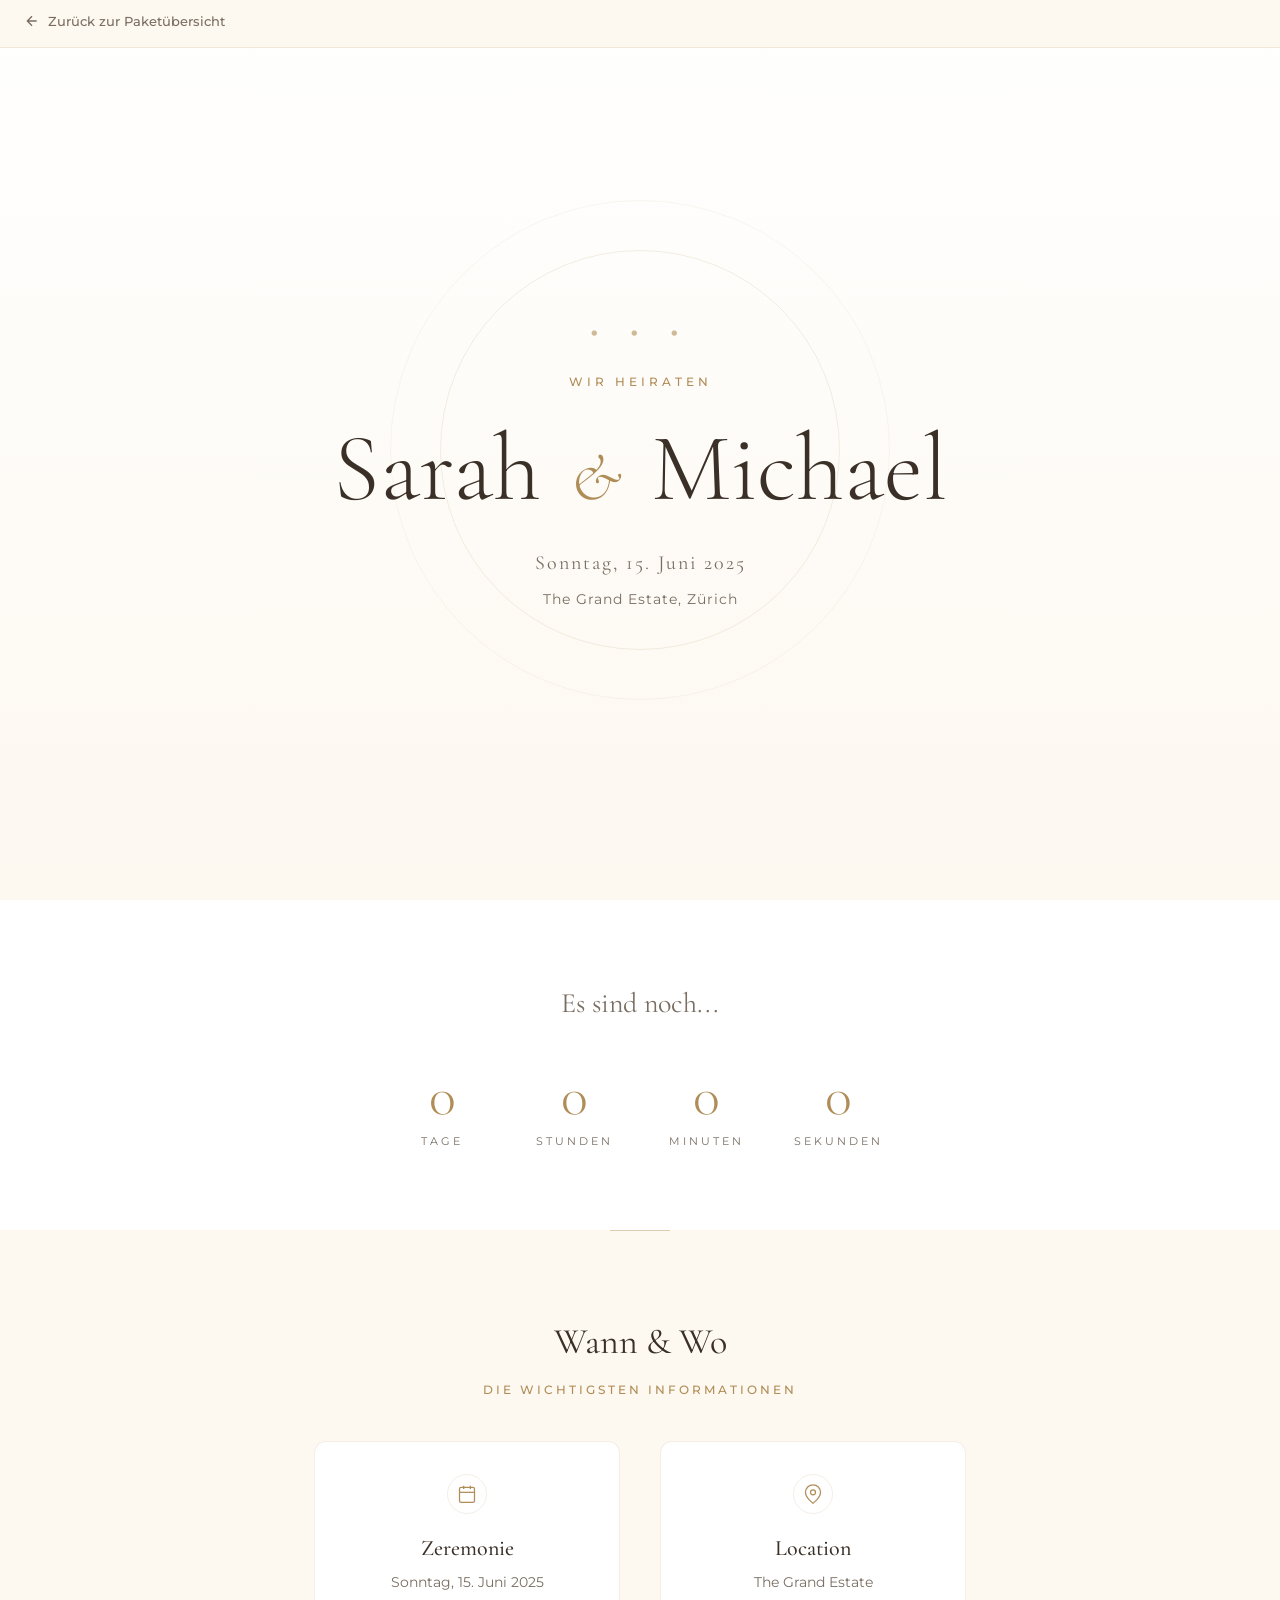
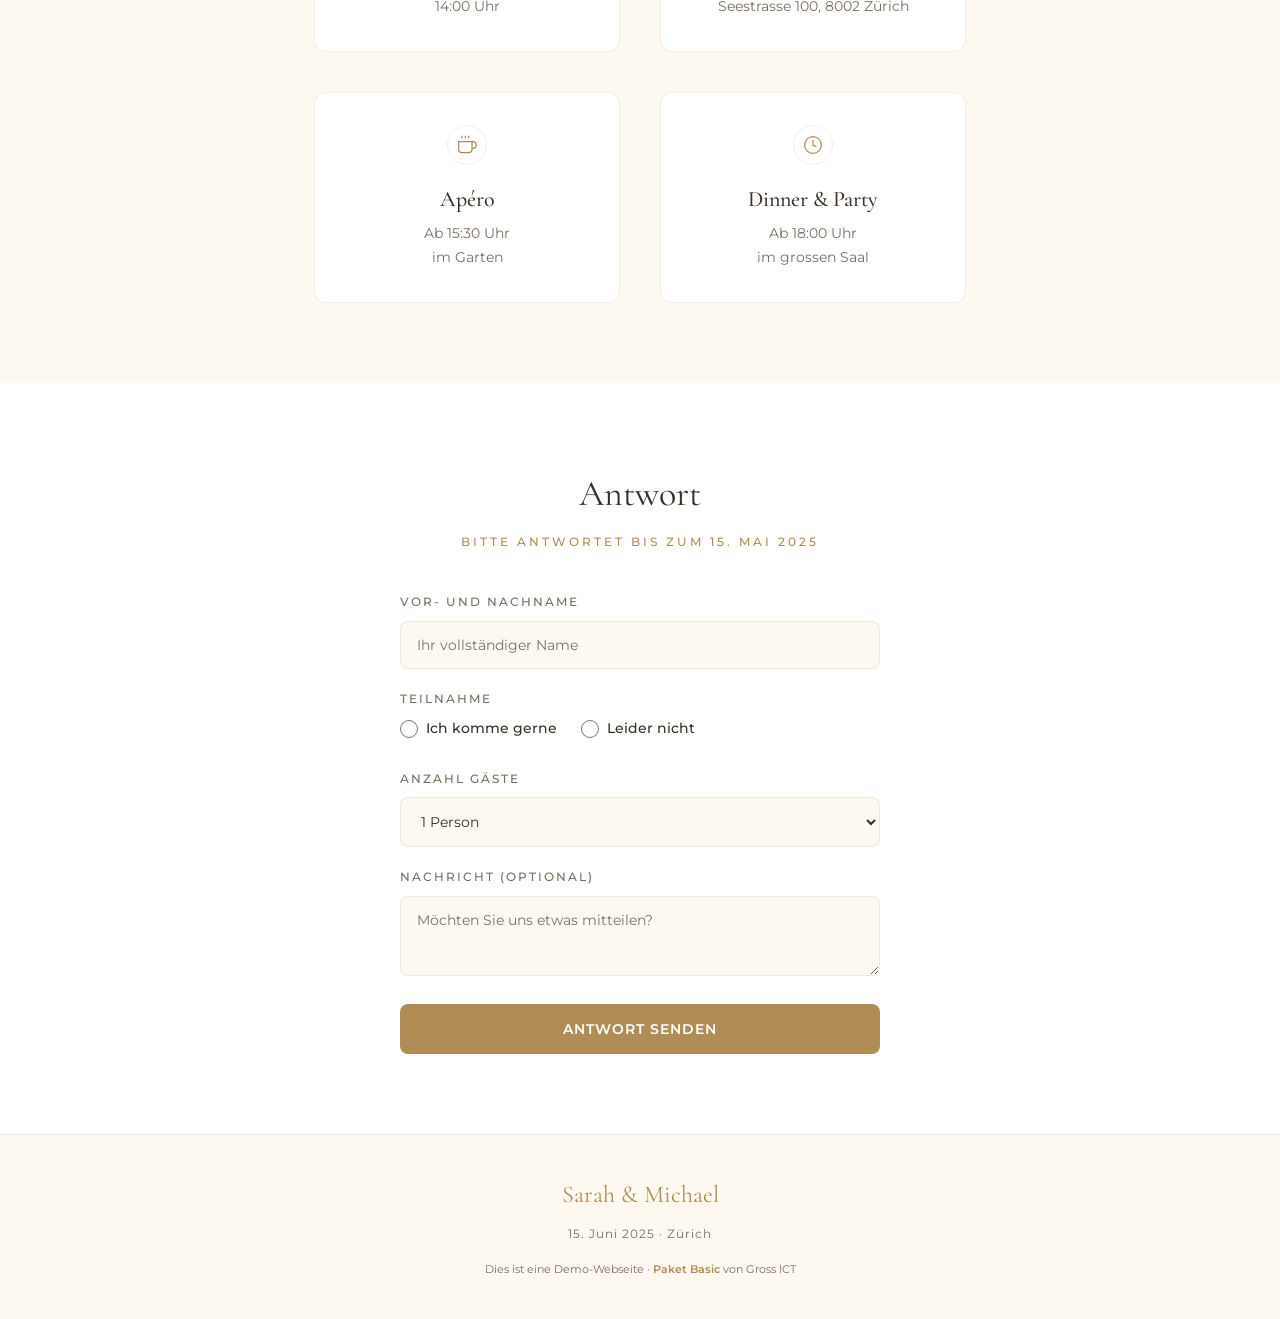
==== example-basic.html @ 11d80f5b "Wedding Pages Showcase - 3 Pakete (Basic, Premium, Deluxe) mit Beispielwebseiten" ====
<!DOCTYPE html>
<html lang="de">
<head>
    <meta charset="UTF-8">
    <meta name="viewport" content="width=device-width, initial-scale=1.0">
    <title>Sarah & Michael – Wir heiraten!</title>
    <meta name="description" content="Hochzeitswebseite von Sarah und Michael. 15. Juni 2025 – The Grand Estate, Zürich.">
    <link rel="preconnect" href="https://fonts.googleapis.com">
    <link rel="preconnect" href="https://fonts.gstatic.com" crossorigin>
    <link href="https://fonts.googleapis.com/css2?family=Cormorant+Garamond:ital,wght@0,300;0,400;0,500;0,600;0,700;1,300;1,400&family=Montserrat:wght@300;400;500;600&display=swap" rel="stylesheet">
    <style>
        :root {
            --bg: #fdf8f0;
            --surface: #fff;
            --accent: #b08d57;
            --accent-light: #d4b97a;
            --text: #3a3028;
            --text-muted: #7a6e62;
            --border: rgba(176,141,87,0.15);
            --font-display: 'Cormorant Garamond', Georgia, serif;
            --font-body: 'Montserrat', sans-serif;
        }
        *, *::before, *::after { margin:0; padding:0; box-sizing:border-box; }
        html { scroll-behavior: smooth; }
        body { font-family: var(--font-body); background: var(--bg); color: var(--text); line-height: 1.7; }
        a { text-decoration: none; color: inherit; }

        /* Back Link */
        .back-bar {
            position: fixed; top: 0; left: 0; right: 0; z-index: 100;
            background: rgba(253,248,240,0.95); backdrop-filter: blur(12px);
            border-bottom: 1px solid var(--border); padding: 10px 24px;
        }
        .back-bar a {
            display: inline-flex; align-items: center; gap: 8px;
            font-size: 13px; font-weight: 500; color: var(--text-muted);
            transition: 0.3s;
        }
        .back-bar a:hover { color: var(--accent); }

        /* Hero */
        .hero {
            min-height: 100vh; display: flex; flex-direction: column;
            justify-content: center; align-items: center; text-align: center;
            padding: 80px 24px 60px;
            background: linear-gradient(180deg, #fff 0%, var(--bg) 100%);
            position: relative;
        }
        .hero::before {
            content: ''; position: absolute; top: 50%; left: 50%;
            transform: translate(-50%,-50%); width: 400px; height: 400px;
            border: 1px solid var(--border); border-radius: 50%;
            pointer-events: none;
        }
        .hero::after {
            content: ''; position: absolute; top: 50%; left: 50%;
            transform: translate(-50%,-50%); width: 500px; height: 500px;
            border: 1px solid rgba(176,141,87,0.08); border-radius: 50%;
            pointer-events: none;
        }
        .ornament {
            font-family: var(--font-display); font-size: 28px;
            color: var(--accent); margin-bottom: 16px; letter-spacing: 12px;
            opacity: 0.6;
        }
        .hero-tag {
            font-size: 12px; text-transform: uppercase; letter-spacing: 4px;
            color: var(--accent); margin-bottom: 24px; font-weight: 500;
        }
        .hero h1 {
            font-family: var(--font-display); font-size: clamp(48px, 10vw, 96px);
            font-weight: 300; line-height: 1.1; margin-bottom: 8px;
            color: var(--text);
        }
        .hero h1 .amp {
            font-style: italic; color: var(--accent);
            font-size: 0.7em; display: inline-block; margin: 0 8px;
        }
        .hero-date {
            font-family: var(--font-display); font-size: 20px;
            color: var(--text-muted); letter-spacing: 2px;
            margin-top: 16px; font-weight: 400;
        }
        .hero-venue {
            font-size: 14px; color: var(--text-muted); margin-top: 8px;
            letter-spacing: 1px;
        }

        /* Countdown */
        .countdown-section {
            padding: 80px 24px; text-align: center;
            background: var(--surface);
        }
        .countdown-section h2 {
            font-family: var(--font-display); font-size: 28px;
            font-weight: 400; margin-bottom: 40px; color: var(--text-muted);
        }
        .countdown {
            display: flex; justify-content: center; gap: 32px; flex-wrap: wrap;
        }
        .countdown-item {
            min-width: 100px;
        }
        .countdown-number {
            font-family: var(--font-display); font-size: 56px;
            font-weight: 300; color: var(--accent); line-height: 1;
        }
        .countdown-label {
            font-size: 11px; text-transform: uppercase; letter-spacing: 3px;
            color: var(--text-muted); margin-top: 8px;
        }
        .divider {
            width: 60px; height: 1px; background: var(--accent);
            margin: 0 auto; opacity: 0.4;
        }

        /* Info Section */
        .info-section {
            padding: 80px 24px; text-align: center;
            max-width: 700px; margin: 0 auto;
        }
        .info-section h2 {
            font-family: var(--font-display); font-size: 36px;
            font-weight: 400; margin-bottom: 8px;
        }
        .info-subtitle {
            font-size: 12px; text-transform: uppercase; letter-spacing: 3px;
            color: var(--accent); margin-bottom: 40px; font-weight: 500;
        }
        .info-grid {
            display: grid; grid-template-columns: 1fr 1fr; gap: 40px;
        }
        .info-card {
            padding: 32px; background: var(--surface);
            border: 1px solid var(--border); border-radius: 12px;
        }
        .info-card h3 {
            font-family: var(--font-display); font-size: 22px;
            font-weight: 500; margin-bottom: 4px;
        }
        .info-card .info-icon {
            width: 40px; height: 40px; margin: 0 auto 16px;
            border: 1px solid var(--border); border-radius: 50%;
            display: flex; align-items: center; justify-content: center;
        }
        .info-card .info-icon svg { stroke: var(--accent); }
        .info-card p {
            font-size: 14px; color: var(--text-muted); line-height: 1.7;
        }

        /* RSVP */
        .rsvp-section {
            padding: 80px 24px; text-align: center;
            background: var(--surface);
        }
        .rsvp-section h2 {
            font-family: var(--font-display); font-size: 36px;
            font-weight: 400; margin-bottom: 8px;
        }
        .rsvp-subtitle {
            font-size: 12px; text-transform: uppercase; letter-spacing: 3px;
            color: var(--accent); margin-bottom: 40px; font-weight: 500;
        }
        .rsvp-form {
            max-width: 480px; margin: 0 auto; text-align: left;
        }
        .form-group { margin-bottom: 20px; }
        .form-group label {
            display: block; font-size: 12px; text-transform: uppercase;
            letter-spacing: 2px; color: var(--text-muted); margin-bottom: 8px;
            font-weight: 500;
        }
        .form-group input, .form-group select, .form-group textarea {
            width: 100%; padding: 14px 16px; border: 1px solid var(--border);
            border-radius: 8px; font-family: var(--font-body);
            font-size: 14px; background: var(--bg); color: var(--text);
            transition: 0.3s; outline: none;
        }
        .form-group input:focus, .form-group select:focus, .form-group textarea:focus {
            border-color: var(--accent);
            box-shadow: 0 0 0 3px rgba(176,141,87,0.1);
        }
        .form-group textarea { resize: vertical; min-height: 80px; }
        .radio-group { display: flex; gap: 24px; margin-top: 4px; }
        .radio-group label {
            display: flex; align-items: center; gap: 8px;
            font-size: 14px; text-transform: none; letter-spacing: 0;
            cursor: pointer; color: var(--text);
        }
        .radio-group input[type="radio"] {
            width: 18px; height: 18px; accent-color: var(--accent);
        }
        .submit-btn {
            width: 100%; padding: 16px; border: none; border-radius: 8px;
            background: var(--accent); color: #fff; font-family: var(--font-body);
            font-size: 14px; font-weight: 600; letter-spacing: 1px;
            text-transform: uppercase; cursor: pointer; transition: 0.3s;
        }
        .submit-btn:hover {
            background: var(--accent-light);
            box-shadow: 0 4px 20px rgba(176,141,87,0.3);
        }

        /* Footer */
        .site-footer {
            padding: 40px 24px; text-align: center;
            border-top: 1px solid var(--border);
        }
        .footer-names {
            font-family: var(--font-display); font-size: 24px;
            font-weight: 400; color: var(--accent); margin-bottom: 8px;
        }
        .site-footer p {
            font-size: 12px; color: var(--text-muted); letter-spacing: 1px;
        }
        .demo-banner {
            font-size: 11px; color: var(--text-muted); margin-top: 16px;
        }
        .demo-banner a { color: var(--accent); font-weight: 600; }

        @media (max-width: 600px) {
            .info-grid { grid-template-columns: 1fr; gap: 20px; }
            .countdown { gap: 20px; }
            .countdown-number { font-size: 40px; }
        }
    </style>
</head>
<body>

    <div class="back-bar">
        <a href="index.html">
            <svg width="16" height="16" viewBox="0 0 24 24" fill="none" stroke="currentColor" stroke-width="2"><path d="M19 12H5M12 19l-7-7 7-7"/></svg>
            Zurück zur Paketübersicht
        </a>
    </div>

    <!-- Hero -->
    <section class="hero" id="home">
        <div class="ornament">&#8226; &#8226; &#8226;</div>
        <div class="hero-tag">Wir heiraten</div>
        <h1>Sarah <span class="amp">&</span> Michael</h1>
        <div class="hero-date">Sonntag, 15. Juni 2025</div>
        <div class="hero-venue">The Grand Estate, Zürich</div>
    </section>

    <!-- Countdown -->
    <section class="countdown-section" id="countdown">
        <h2>Es sind noch...</h2>
        <div class="countdown" id="countdownTimer">
            <div class="countdown-item">
                <div class="countdown-number" id="cdDays">--</div>
                <div class="countdown-label">Tage</div>
            </div>
            <div class="countdown-item">
                <div class="countdown-number" id="cdHours">--</div>
                <div class="countdown-label">Stunden</div>
            </div>
            <div class="countdown-item">
                <div class="countdown-number" id="cdMinutes">--</div>
                <div class="countdown-label">Minuten</div>
            </div>
            <div class="countdown-item">
                <div class="countdown-number" id="cdSeconds">--</div>
                <div class="countdown-label">Sekunden</div>
            </div>
        </div>
    </section>

    <div class="divider"></div>

    <!-- Wann & Wo -->
    <section class="info-section" id="info">
        <h2>Wann & Wo</h2>
        <div class="info-subtitle">Die wichtigsten Informationen</div>
        <div class="info-grid">
            <div class="info-card">
                <div class="info-icon">
                    <svg width="20" height="20" viewBox="0 0 24 24" fill="none" stroke="currentColor" stroke-width="1.5"><rect x="3" y="4" width="18" height="18" rx="2"/><line x1="16" y1="2" x2="16" y2="6"/><line x1="8" y1="2" x2="8" y2="6"/><line x1="3" y1="10" x2="21" y2="10"/></svg>
                </div>
                <h3>Zeremonie</h3>
                <p>Sonntag, 15. Juni 2025<br>14:00 Uhr</p>
            </div>
            <div class="info-card">
                <div class="info-icon">
                    <svg width="20" height="20" viewBox="0 0 24 24" fill="none" stroke="currentColor" stroke-width="1.5"><path d="M21 10c0 7-9 13-9 13s-9-6-9-13a9 9 0 0118 0z"/><circle cx="12" cy="10" r="3"/></svg>
                </div>
                <h3>Location</h3>
                <p>The Grand Estate<br>Seestrasse 100, 8002 Zürich</p>
            </div>
            <div class="info-card">
                <div class="info-icon">
                    <svg width="20" height="20" viewBox="0 0 24 24" fill="none" stroke="currentColor" stroke-width="1.5"><path d="M18 8h1a4 4 0 010 8h-1M2 8h16v9a4 4 0 01-4 4H6a4 4 0 01-4-4V8zM6 1v3M10 1v3M14 1v3"/></svg>
                </div>
                <h3>Apéro</h3>
                <p>Ab 15:30 Uhr<br>im Garten</p>
            </div>
            <div class="info-card">
                <div class="info-icon">
                    <svg width="20" height="20" viewBox="0 0 24 24" fill="none" stroke="currentColor" stroke-width="1.5"><circle cx="12" cy="12" r="10"/><polyline points="12 6 12 12 16 14"/></svg>
                </div>
                <h3>Dinner & Party</h3>
                <p>Ab 18:00 Uhr<br>im grossen Saal</p>
            </div>
        </div>
    </section>

    <!-- RSVP -->
    <section class="rsvp-section" id="rsvp">
        <h2>Antwort</h2>
        <div class="rsvp-subtitle">Bitte antwortet bis zum 15. Mai 2025</div>
        <form class="rsvp-form" id="rsvpForm" onsubmit="event.preventDefault(); alert('Vielen Dank für Ihre Antwort! (Demo)');">
            <div class="form-group">
                <label for="rsvpName">Vor- und Nachname</label>
                <input type="text" id="rsvpName" placeholder="Ihr vollständiger Name" required>
            </div>
            <div class="form-group">
                <label>Teilnahme</label>
                <div class="radio-group">
                    <label><input type="radio" name="attendance" value="yes" required> Ich komme gerne</label>
                    <label><input type="radio" name="attendance" value="no"> Leider nicht</label>
                </div>
            </div>
            <div class="form-group">
                <label for="rsvpGuests">Anzahl Gäste</label>
                <select id="rsvpGuests">
                    <option value="1">1 Person</option>
                    <option value="2">2 Personen</option>
                    <option value="3">3 Personen</option>
                    <option value="4">4 Personen</option>
                </select>
            </div>
            <div class="form-group">
                <label for="rsvpMessage">Nachricht (optional)</label>
                <textarea id="rsvpMessage" placeholder="Möchten Sie uns etwas mitteilen?"></textarea>
            </div>
            <button type="submit" class="submit-btn">Antwort senden</button>
        </form>
    </section>

    <!-- Footer -->
    <footer class="site-footer">
        <div class="footer-names">Sarah & Michael</div>
        <p>15. Juni 2025 &middot; Zürich</p>
        <div class="demo-banner">
            Dies ist eine Demo-Webseite &middot; <a href="index.html">Paket Basic</a> von Gross ICT
        </div>
    </footer>

    <script>
        // Countdown
        function updateCountdown() {
            const wedding = new Date('2025-06-15T14:00:00');
            const now = new Date();
            const diff = wedding - now;
            if (diff <= 0) {
                document.getElementById('cdDays').textContent = '0';
                document.getElementById('cdHours').textContent = '0';
                document.getElementById('cdMinutes').textContent = '0';
                document.getElementById('cdSeconds').textContent = '0';
                return;
            }
            document.getElementById('cdDays').textContent = Math.floor(diff / 86400000);
            document.getElementById('cdHours').textContent = Math.floor((diff % 86400000) / 3600000);
            document.getElementById('cdMinutes').textContent = Math.floor((diff % 3600000) / 60000);
            document.getElementById('cdSeconds').textContent = Math.floor((diff % 60000) / 1000);
        }
        updateCountdown();
        setInterval(updateCountdown, 1000);
    </script>
</body>
</html>
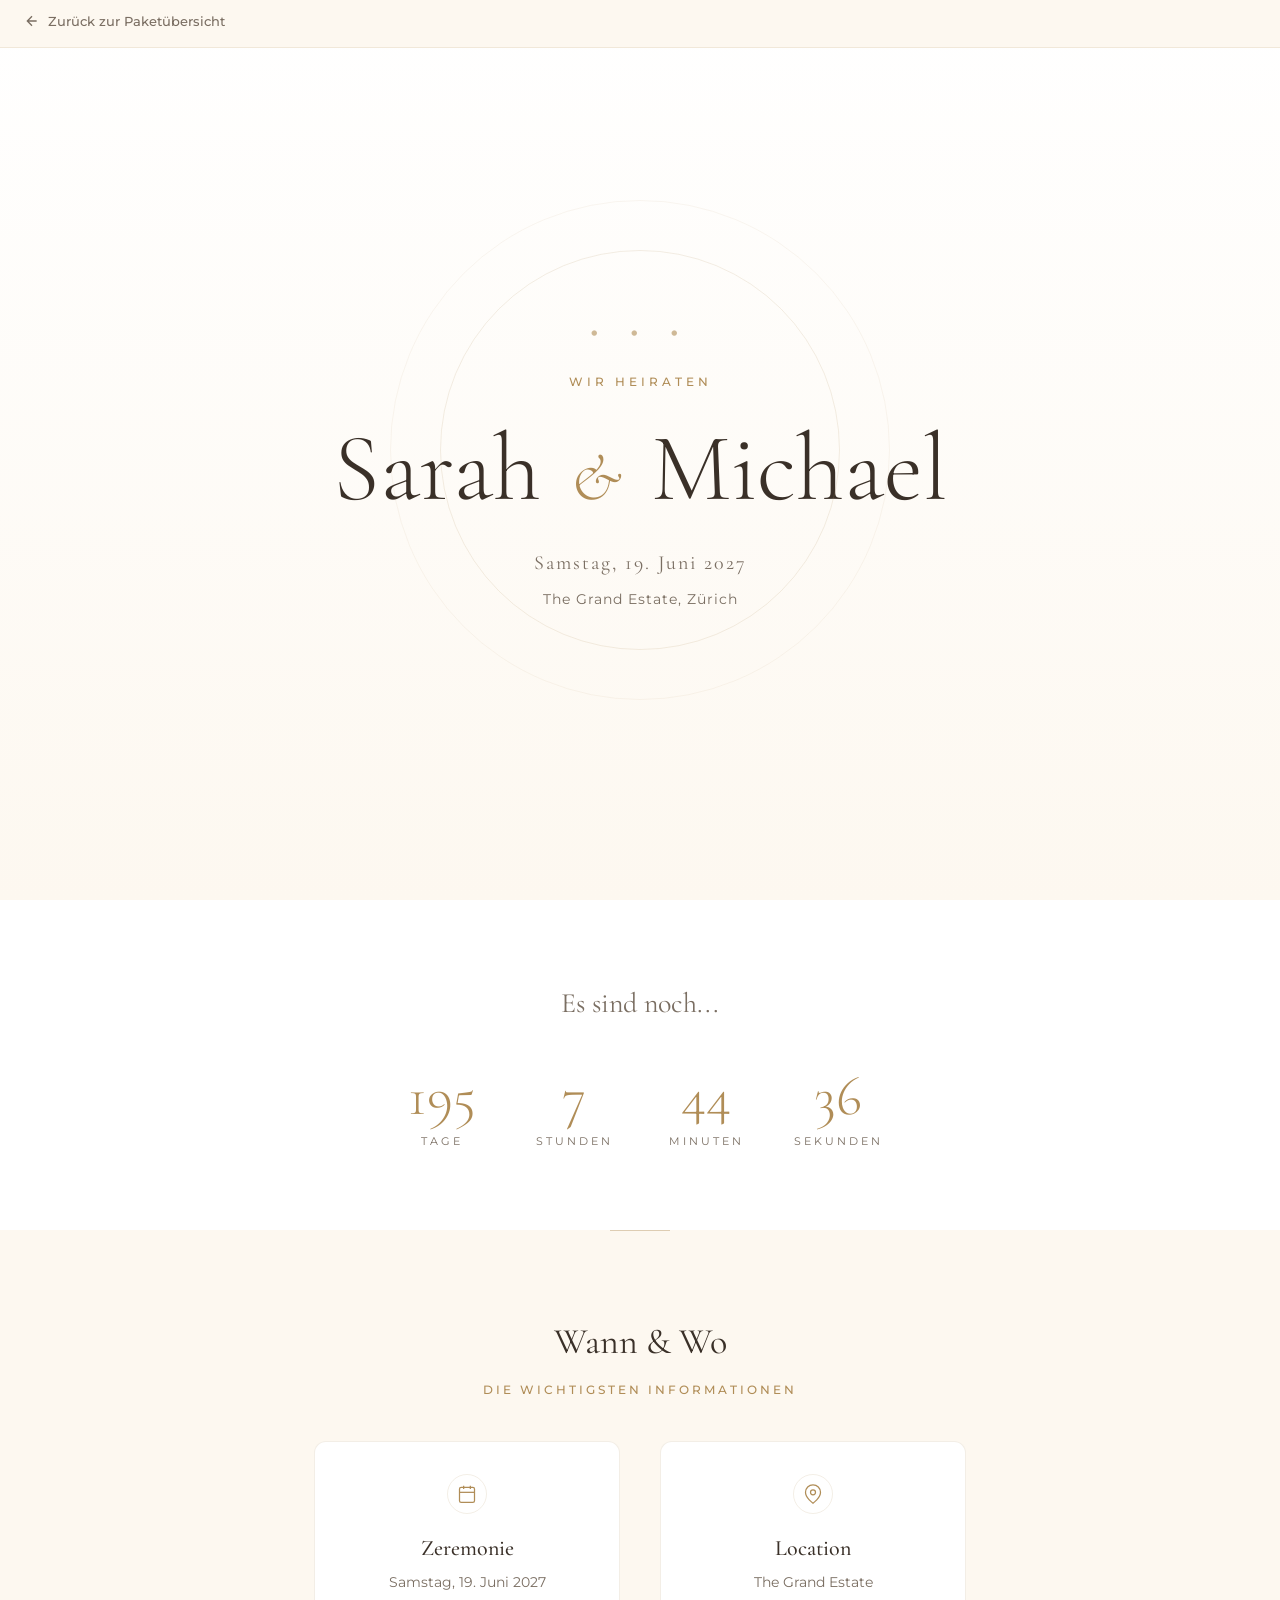
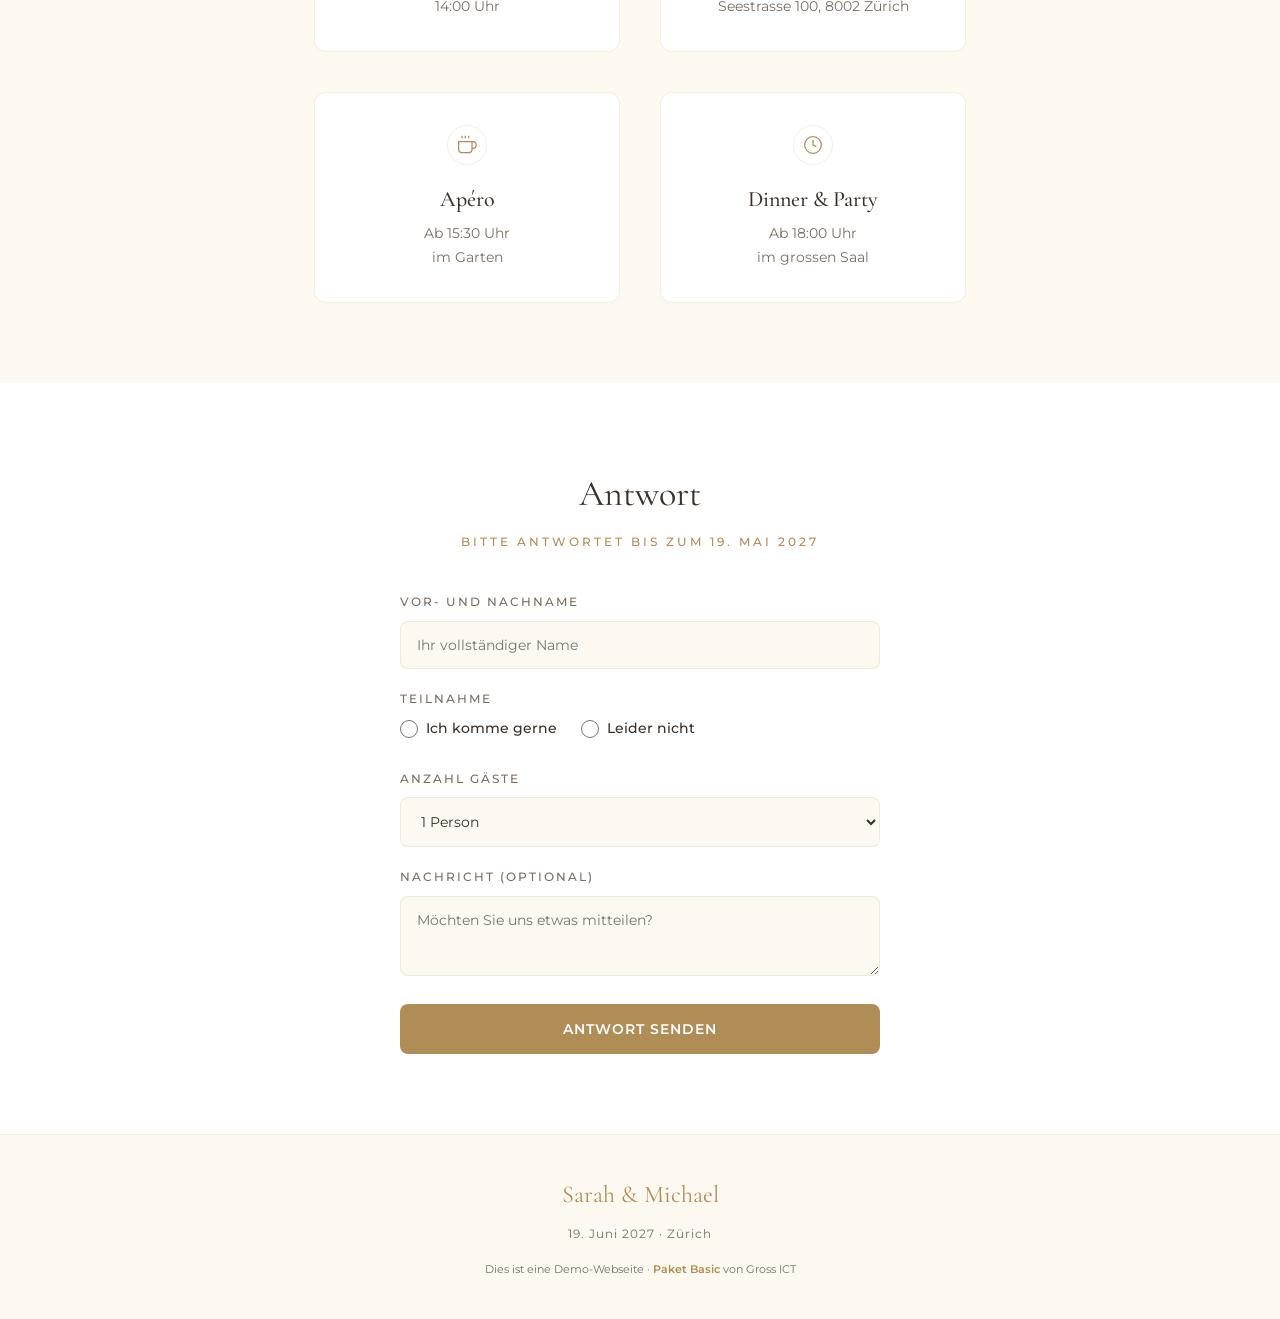
==== commit b9b74ba3: "Optimize mobile menus, implement gallery swipe/controls, update dates to 2027, and capture accurate " ====
--- a/example-basic.html
+++ b/example-basic.html
@@ -4,7 +4,8 @@
     <meta charset="UTF-8">
     <meta name="viewport" content="width=device-width, initial-scale=1.0">
     <title>Sarah & Michael – Wir heiraten!</title>
-    <meta name="description" content="Hochzeitswebseite von Sarah und Michael. 15. Juni 2025 – The Grand Estate, Zürich.">
+    <meta name="description" content="Hochzeitswebseite von Sarah und Michael. 19. Juni 2027 – The Grand Estate, Zürich.">
+    <link rel="icon" type="image/png" href="images/favicon-basic.png">
     <link rel="preconnect" href="https://fonts.googleapis.com">
     <link rel="preconnect" href="https://fonts.gstatic.com" crossorigin>
     <link href="https://fonts.googleapis.com/css2?family=Cormorant+Garamond:ital,wght@0,300;0,400;0,500;0,600;0,700;1,300;1,400&family=Montserrat:wght@300;400;500;600&display=swap" rel="stylesheet">
@@ -22,7 +23,7 @@
         }
         *, *::before, *::after { margin:0; padding:0; box-sizing:border-box; }
         html { scroll-behavior: smooth; }
-        body { font-family: var(--font-body); background: var(--bg); color: var(--text); line-height: 1.7; }
+        body { font-family: var(--font-body); background: var(--bg); color: var(--text); line-height: 1.7; overflow-x: hidden; }
         a { text-decoration: none; color: inherit; }
 
         /* Back Link */
@@ -220,8 +221,11 @@
 
         @media (max-width: 600px) {
             .info-grid { grid-template-columns: 1fr; gap: 20px; }
-            .countdown { gap: 20px; }
+            .countdown { gap: 20px; justify-content: center; }
+            .countdown-item { min-width: 70px; }
             .countdown-number { font-size: 40px; }
+            .radio-group { flex-direction: column; gap: 12px; }
+            .hero::before, .hero::after { display: none; }
         }
     </style>
 </head>
@@ -239,7 +243,7 @@
         <div class="ornament">&#8226; &#8226; &#8226;</div>
         <div class="hero-tag">Wir heiraten</div>
         <h1>Sarah <span class="amp">&</span> Michael</h1>
-        <div class="hero-date">Sonntag, 15. Juni 2025</div>
+        <div class="hero-date">Samstag, 19. Juni 2027</div>
         <div class="hero-venue">The Grand Estate, Zürich</div>
     </section>
 
@@ -278,7 +282,7 @@
                     <svg width="20" height="20" viewBox="0 0 24 24" fill="none" stroke="currentColor" stroke-width="1.5"><rect x="3" y="4" width="18" height="18" rx="2"/><line x1="16" y1="2" x2="16" y2="6"/><line x1="8" y1="2" x2="8" y2="6"/><line x1="3" y1="10" x2="21" y2="10"/></svg>
                 </div>
                 <h3>Zeremonie</h3>
-                <p>Sonntag, 15. Juni 2025<br>14:00 Uhr</p>
+                <p>Samstag, 19. Juni 2027<br>14:00 Uhr</p>
             </div>
             <div class="info-card">
                 <div class="info-icon">
@@ -307,7 +311,7 @@
     <!-- RSVP -->
     <section class="rsvp-section" id="rsvp">
         <h2>Antwort</h2>
-        <div class="rsvp-subtitle">Bitte antwortet bis zum 15. Mai 2025</div>
+        <div class="rsvp-subtitle">Bitte antwortet bis zum 19. Mai 2027</div>
         <form class="rsvp-form" id="rsvpForm" onsubmit="event.preventDefault(); alert('Vielen Dank für Ihre Antwort! (Demo)');">
             <div class="form-group">
                 <label for="rsvpName">Vor- und Nachname</label>
@@ -340,7 +344,7 @@
     <!-- Footer -->
     <footer class="site-footer">
         <div class="footer-names">Sarah & Michael</div>
-        <p>15. Juni 2025 &middot; Zürich</p>
+        <p>19. Juni 2027 &middot; Zürich</p>
         <div class="demo-banner">
             Dies ist eine Demo-Webseite &middot; <a href="index.html">Paket Basic</a> von Gross ICT
         </div>
@@ -349,7 +353,7 @@
     <script>
         // Countdown
         function updateCountdown() {
-            const wedding = new Date('2025-06-15T14:00:00');
+            const wedding = new Date('2027-06-19T14:00:00');
             const now = new Date();
             const diff = wedding - now;
             if (diff <= 0) {
